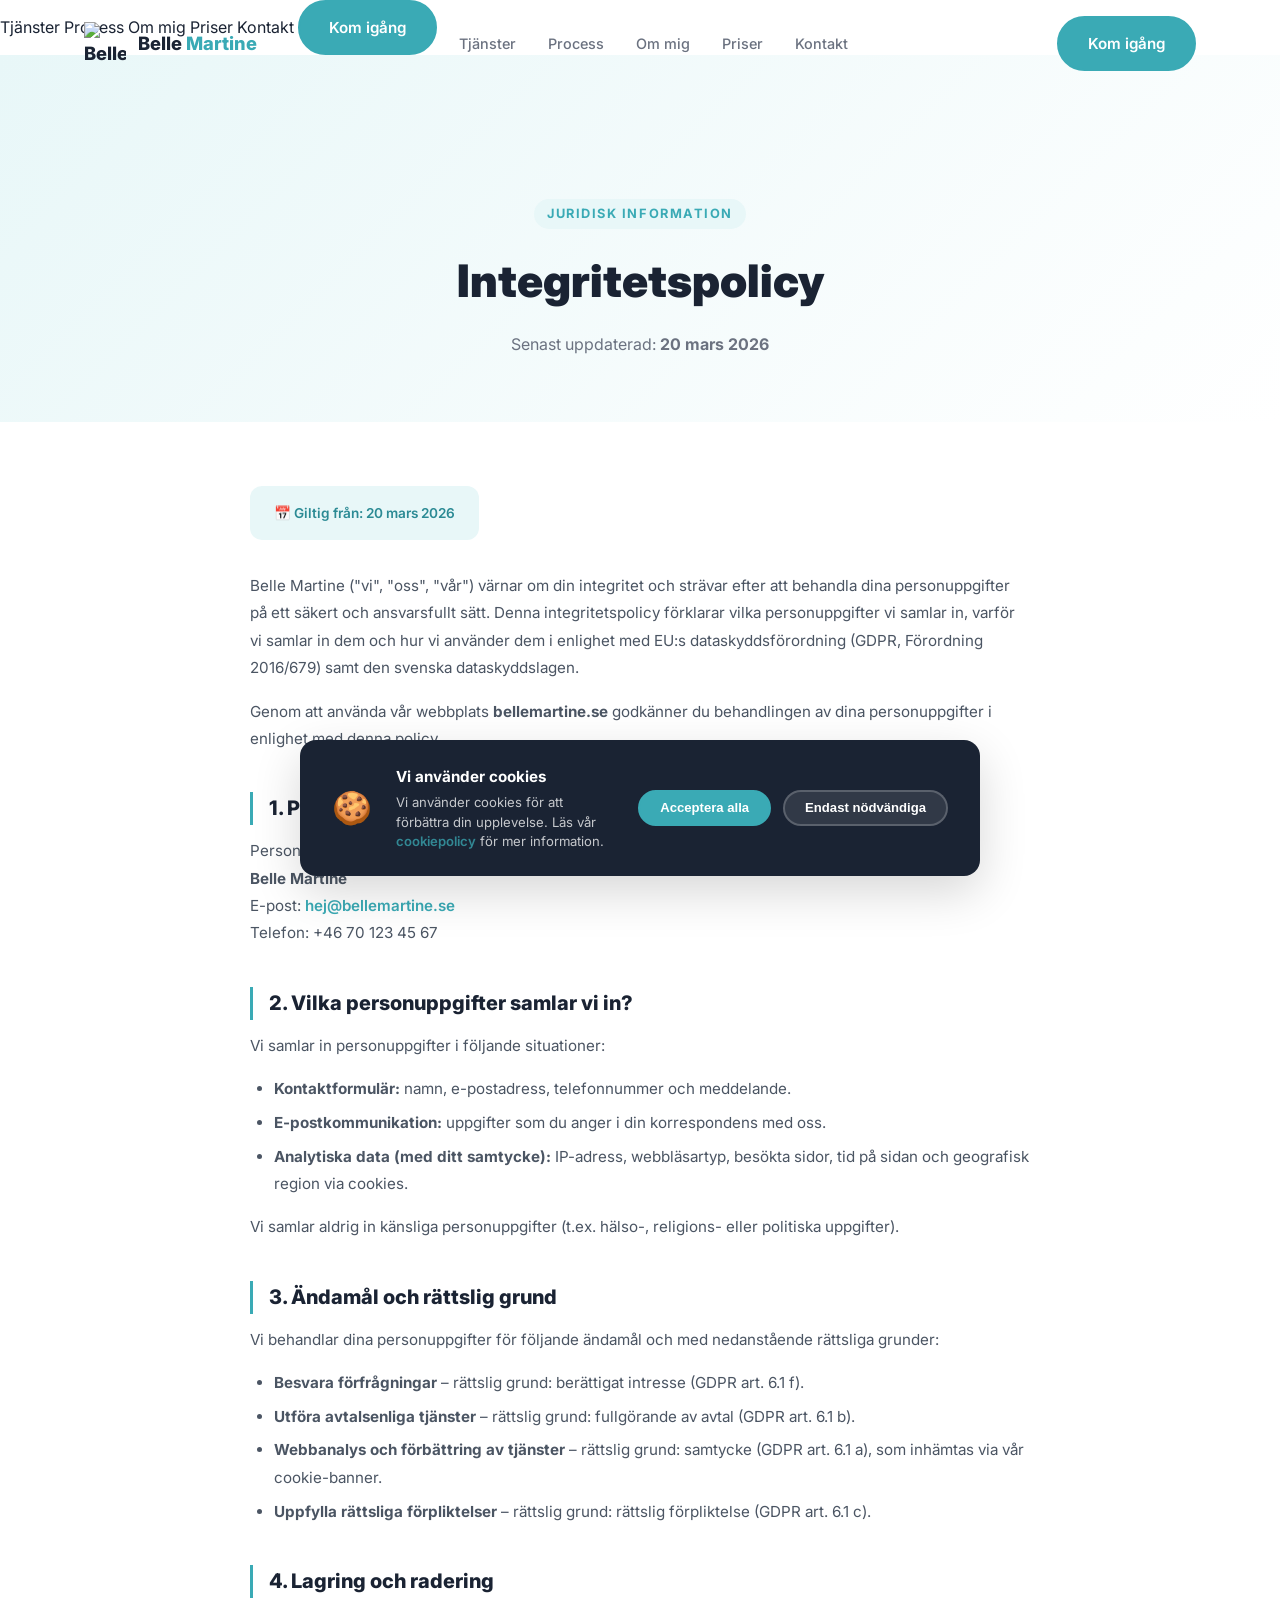
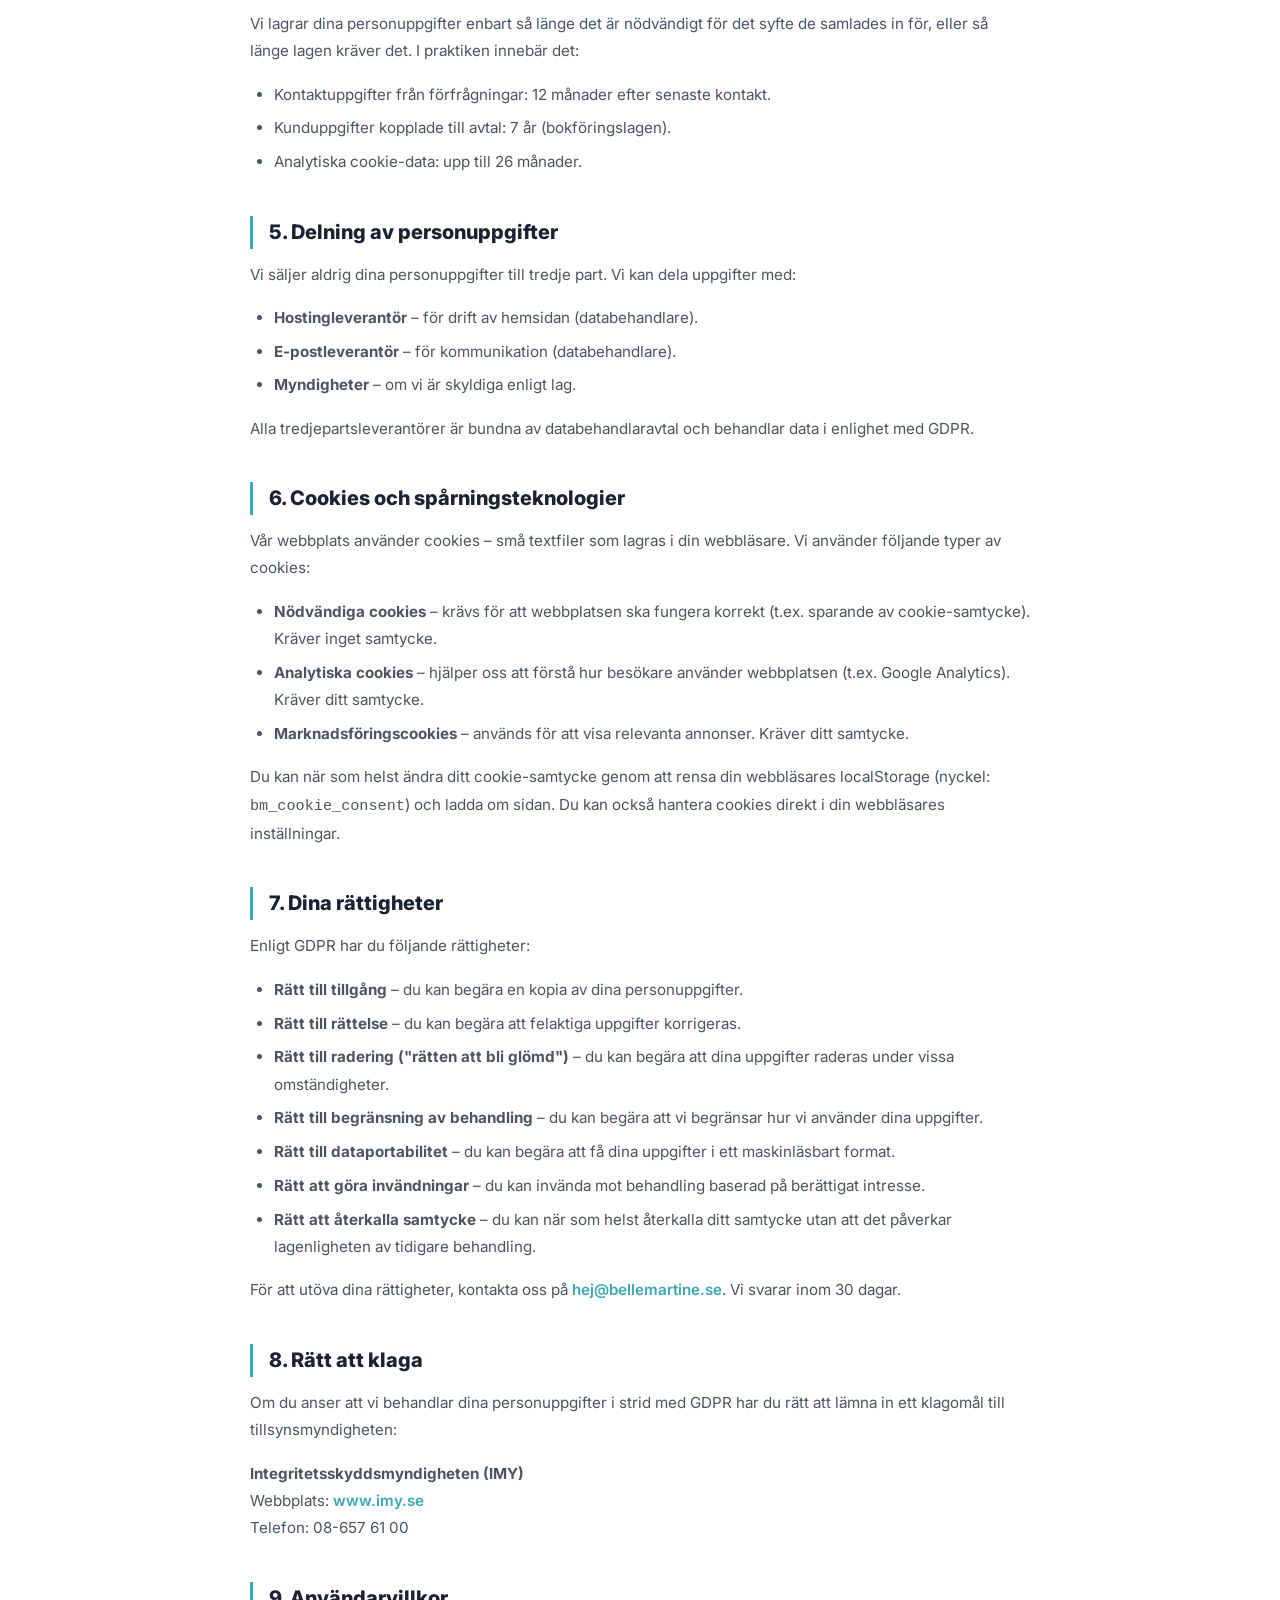
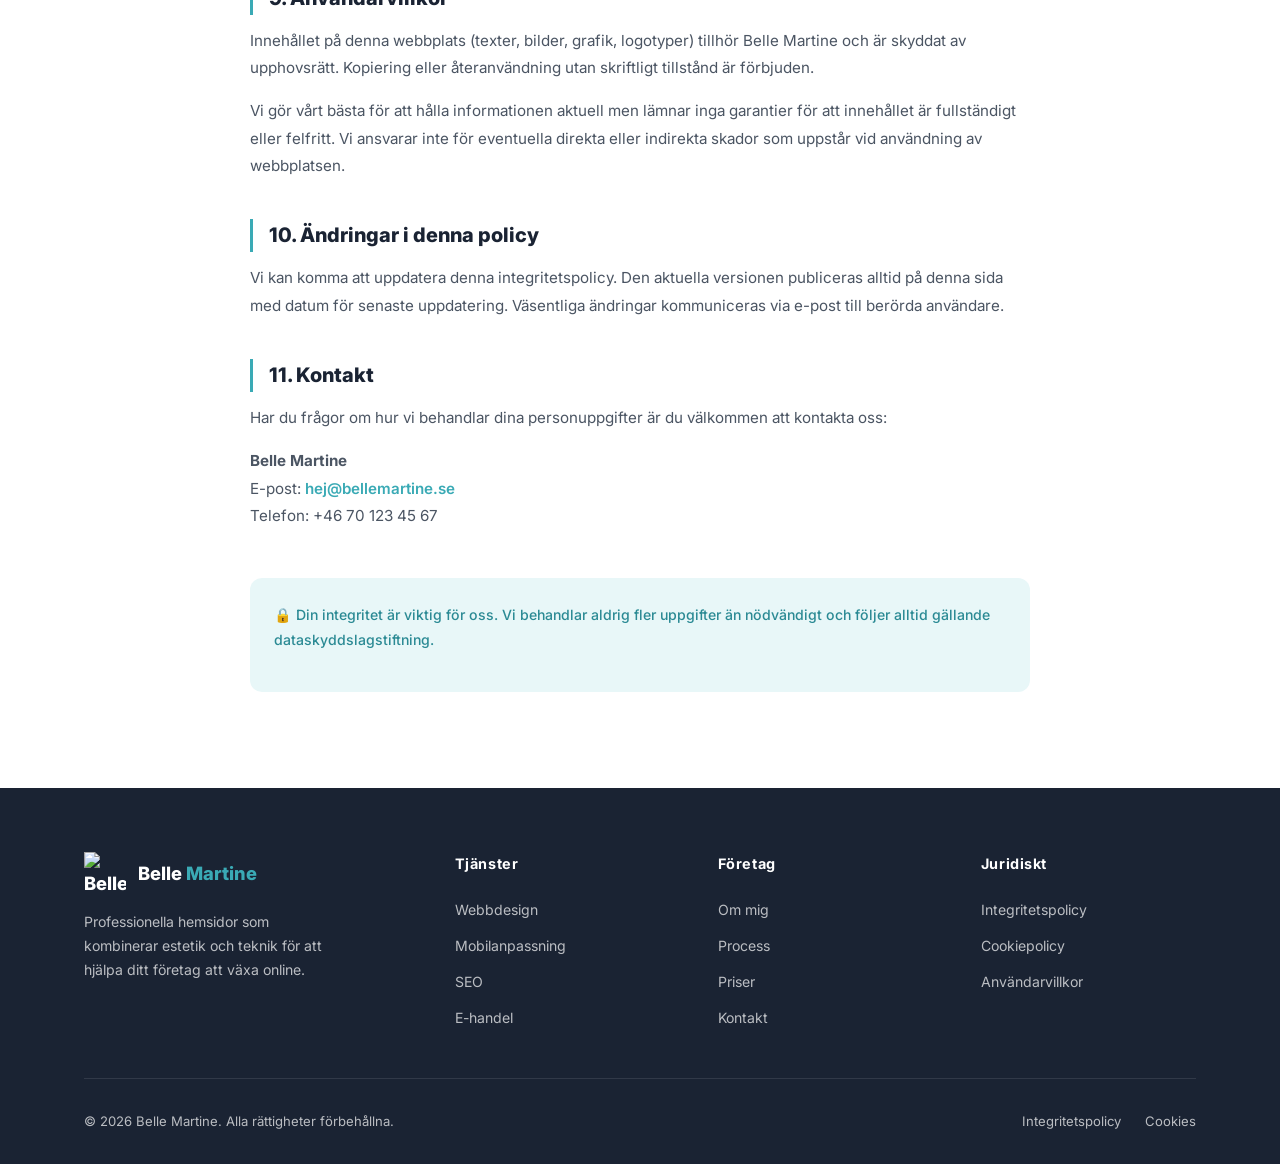
==== privacy-policy.html @ 6081cfde "Create professional web design services website for Belle Martine Co-authored-by: bellemartineebusin" ====
<!DOCTYPE html>
<html lang="sv">
<head>
  <meta charset="UTF-8" />
  <meta name="viewport" content="width=device-width, initial-scale=1.0" />
  <meta name="description" content="Integritetspolicy och cookiepolicy för Belle Martine – hur vi behandlar dina personuppgifter i enlighet med GDPR." />
  <title>Integritetspolicy – Belle Martine</title>
  <link rel="icon" type="image/png" href="https://github.com/user-attachments/assets/752dcb0f-474b-4d81-a1b2-203274afc5a7" />
  <link rel="preconnect" href="https://fonts.googleapis.com" />
  <link rel="preconnect" href="https://fonts.gstatic.com" crossorigin />
  <link href="https://fonts.googleapis.com/css2?family=Inter:wght@400;500;600;700;800;900&display=swap" rel="stylesheet" />
  <link rel="stylesheet" href="styles.css" />
</head>
<body>

<!-- ========== NAVBAR ========== -->
<nav class="navbar" aria-label="Huvudnavigation">
  <div class="container nav-inner">
    <a href="index.html" class="nav-logo" aria-label="Belle Martine startsida">
      <img src="https://github.com/user-attachments/assets/752dcb0f-474b-4d81-a1b2-203274afc5a7"
           alt="Belle Martine logotyp" width="42" height="42" />
      <span>Belle <em>Martine</em></span>
    </a>
    <ul class="nav-links" role="list">
      <li><a href="index.html#services">Tjänster</a></li>
      <li><a href="index.html#process">Process</a></li>
      <li><a href="index.html#why">Om mig</a></li>
      <li><a href="index.html#pricing">Priser</a></li>
      <li><a href="index.html#contact">Kontakt</a></li>
    </ul>
    <a href="index.html#contact" class="btn btn-primary nav-cta">Kom igång</a>
    <button class="hamburger" aria-label="Öppna meny" aria-expanded="false">
      <span></span><span></span><span></span>
    </button>
  </div>
</nav>

<!-- Mobile menu overlay -->
<nav class="mobile-menu" aria-label="Mobilnavigation">
  <a href="index.html#services">Tjänster</a>
  <a href="index.html#process">Process</a>
  <a href="index.html#why">Om mig</a>
  <a href="index.html#pricing">Priser</a>
  <a href="index.html#contact">Kontakt</a>
  <a href="index.html#contact" class="btn btn-primary">Kom igång</a>
</nav>

<!-- ========== HERO ========== -->
<section class="privacy-hero">
  <div class="container">
    <span class="section-label">Juridisk information</span>
    <h1>Integritetspolicy</h1>
    <p>Senast uppdaterad: <strong>20 mars 2026</strong></p>
  </div>
</section>

<!-- ========== CONTENT ========== -->
<main class="privacy-body">
  <div class="container">
    <div class="privacy-content">

      <span class="privacy-updated">📅 Giltig från: 20 mars 2026</span>

      <p>
        Belle Martine ("vi", "oss", "vår") värnar om din integritet och strävar efter att behandla
        dina personuppgifter på ett säkert och ansvarsfullt sätt. Denna integritetspolicy förklarar
        vilka personuppgifter vi samlar in, varför vi samlar in dem och hur vi använder dem i enlighet
        med EU:s dataskyddsförordning (GDPR, Förordning 2016/679) samt den svenska dataskyddslagen.
      </p>
      <p>
        Genom att använda vår webbplats <strong>bellemartine.se</strong> godkänner du behandlingen
        av dina personuppgifter i enlighet med denna policy.
      </p>

      <h2>1. Personuppgiftsansvarig</h2>
      <p>
        Personuppgiftsansvarig är:<br />
        <strong>Belle Martine</strong><br />
        E-post: <a href="mailto:hej@bellemartine.se">hej@bellemartine.se</a><br />
        Telefon: +46 70 123 45 67
      </p>

      <h2>2. Vilka personuppgifter samlar vi in?</h2>
      <p>Vi samlar in personuppgifter i följande situationer:</p>
      <ul>
        <li><strong>Kontaktformulär:</strong> namn, e-postadress, telefonnummer och meddelande.</li>
        <li><strong>E-postkommunikation:</strong> uppgifter som du anger i din korrespondens med oss.</li>
        <li><strong>Analytiska data (med ditt samtycke):</strong> IP-adress, webbläsartyp, besökta sidor, tid på sidan och geografisk region via cookies.</li>
      </ul>
      <p>Vi samlar aldrig in känsliga personuppgifter (t.ex. hälso-, religions- eller politiska uppgifter).</p>

      <h2>3. Ändamål och rättslig grund</h2>
      <p>Vi behandlar dina personuppgifter för följande ändamål och med nedanstående rättsliga grunder:</p>
      <ul>
        <li><strong>Besvara förfrågningar</strong> – rättslig grund: berättigat intresse (GDPR art. 6.1 f).</li>
        <li><strong>Utföra avtalsenliga tjänster</strong> – rättslig grund: fullgörande av avtal (GDPR art. 6.1 b).</li>
        <li><strong>Webbanalys och förbättring av tjänster</strong> – rättslig grund: samtycke (GDPR art. 6.1 a), som inhämtas via vår cookie-banner.</li>
        <li><strong>Uppfylla rättsliga förpliktelser</strong> – rättslig grund: rättslig förpliktelse (GDPR art. 6.1 c).</li>
      </ul>

      <h2>4. Lagring och radering</h2>
      <p>
        Vi lagrar dina personuppgifter enbart så länge det är nödvändigt för det syfte de samlades in för,
        eller så länge lagen kräver det. I praktiken innebär det:
      </p>
      <ul>
        <li>Kontaktuppgifter från förfrågningar: 12 månader efter senaste kontakt.</li>
        <li>Kunduppgifter kopplade till avtal: 7 år (bokföringslagen).</li>
        <li>Analytiska cookie-data: upp till 26 månader.</li>
      </ul>

      <h2>5. Delning av personuppgifter</h2>
      <p>
        Vi säljer aldrig dina personuppgifter till tredje part. Vi kan dela uppgifter med:
      </p>
      <ul>
        <li><strong>Hostingleverantör</strong> – för drift av hemsidan (databehandlare).</li>
        <li><strong>E-postleverantör</strong> – för kommunikation (databehandlare).</li>
        <li><strong>Myndigheter</strong> – om vi är skyldiga enligt lag.</li>
      </ul>
      <p>
        Alla tredjepartsleverantörer är bundna av databehandlaravtal och behandlar data
        i enlighet med GDPR.
      </p>

      <h2 id="cookies">6. Cookies och spårningsteknologier</h2>
      <p>
        Vår webbplats använder cookies – små textfiler som lagras i din webbläsare. Vi använder
        följande typer av cookies:
      </p>
      <ul>
        <li>
          <strong>Nödvändiga cookies</strong> – krävs för att webbplatsen ska fungera korrekt
          (t.ex. sparande av cookie-samtycke). Kräver inget samtycke.
        </li>
        <li>
          <strong>Analytiska cookies</strong> – hjälper oss att förstå hur besökare använder
          webbplatsen (t.ex. Google Analytics). Kräver ditt samtycke.
        </li>
        <li>
          <strong>Marknadsföringscookies</strong> – används för att visa relevanta annonser.
          Kräver ditt samtycke.
        </li>
      </ul>
      <p>
        Du kan när som helst ändra ditt cookie-samtycke genom att rensa din webbläsares
        localStorage (nyckel: <code>bm_cookie_consent</code>) och ladda om sidan.
        Du kan också hantera cookies direkt i din webbläsares inställningar.
      </p>

      <h2>7. Dina rättigheter</h2>
      <p>Enligt GDPR har du följande rättigheter:</p>
      <ul>
        <li><strong>Rätt till tillgång</strong> – du kan begära en kopia av dina personuppgifter.</li>
        <li><strong>Rätt till rättelse</strong> – du kan begära att felaktiga uppgifter korrigeras.</li>
        <li><strong>Rätt till radering ("rätten att bli glömd")</strong> – du kan begära att dina uppgifter raderas under vissa omständigheter.</li>
        <li><strong>Rätt till begränsning av behandling</strong> – du kan begära att vi begränsar hur vi använder dina uppgifter.</li>
        <li><strong>Rätt till dataportabilitet</strong> – du kan begära att få dina uppgifter i ett maskinläsbart format.</li>
        <li><strong>Rätt att göra invändningar</strong> – du kan invända mot behandling baserad på berättigat intresse.</li>
        <li><strong>Rätt att återkalla samtycke</strong> – du kan när som helst återkalla ditt samtycke utan att det påverkar lagenligheten av tidigare behandling.</li>
      </ul>
      <p>
        För att utöva dina rättigheter, kontakta oss på
        <a href="mailto:hej@bellemartine.se">hej@bellemartine.se</a>.
        Vi svarar inom 30 dagar.
      </p>

      <h2>8. Rätt att klaga</h2>
      <p>
        Om du anser att vi behandlar dina personuppgifter i strid med GDPR har du rätt att lämna
        in ett klagomål till tillsynsmyndigheten:
      </p>
      <p>
        <strong>Integritetsskyddsmyndigheten (IMY)</strong><br />
        Webbplats: <a href="https://www.imy.se" target="_blank" rel="noopener noreferrer">www.imy.se</a><br />
        Telefon: 08-657 61 00
      </p>

      <h2 id="terms">9. Användarvillkor</h2>
      <p>
        Innehållet på denna webbplats (texter, bilder, grafik, logotyper) tillhör Belle Martine och
        är skyddat av upphovsrätt. Kopiering eller återanvändning utan skriftligt tillstånd är förbjuden.
      </p>
      <p>
        Vi gör vårt bästa för att hålla informationen aktuell men lämnar inga garantier för att
        innehållet är fullständigt eller felfritt. Vi ansvarar inte för eventuella direkta eller
        indirekta skador som uppstår vid användning av webbplatsen.
      </p>

      <h2>10. Ändringar i denna policy</h2>
      <p>
        Vi kan komma att uppdatera denna integritetspolicy. Den aktuella versionen publiceras alltid
        på denna sida med datum för senaste uppdatering. Väsentliga ändringar kommuniceras via e-post
        till berörda användare.
      </p>

      <h2>11. Kontakt</h2>
      <p>
        Har du frågor om hur vi behandlar dina personuppgifter är du välkommen att kontakta oss:
      </p>
      <p>
        <strong>Belle Martine</strong><br />
        E-post: <a href="mailto:hej@bellemartine.se">hej@bellemartine.se</a><br />
        Telefon: +46 70 123 45 67
      </p>

      <div style="margin-top:3rem; padding:1.5rem; background:var(--teal-light); border-radius:var(--radius);">
        <p style="font-size:.88rem; color:var(--teal-dark); font-weight:500;">
          🔒 Din integritet är viktig för oss. Vi behandlar aldrig fler uppgifter än nödvändigt
          och följer alltid gällande dataskyddslagstiftning.
        </p>
      </div>

    </div>
  </div>
</main>

<!-- ========== FOOTER ========== -->
<footer class="footer">
  <div class="container">
    <div class="footer-top">
      <div class="footer-brand">
        <a href="index.html" class="nav-logo">
          <img src="https://github.com/user-attachments/assets/752dcb0f-474b-4d81-a1b2-203274afc5a7"
               alt="Belle Martine logotyp" width="38" height="38" />
          <span style="color:#fff">Belle <em style="color:var(--teal)">Martine</em></span>
        </a>
        <p>Professionella hemsidor som kombinerar estetik och teknik för att hjälpa ditt företag att växa online.</p>
      </div>
      <div class="footer-col">
        <h4>Tjänster</h4>
        <ul>
          <li><a href="index.html#services">Webbdesign</a></li>
          <li><a href="index.html#services">Mobilanpassning</a></li>
          <li><a href="index.html#services">SEO</a></li>
          <li><a href="index.html#services">E-handel</a></li>
        </ul>
      </div>
      <div class="footer-col">
        <h4>Företag</h4>
        <ul>
          <li><a href="index.html#why">Om mig</a></li>
          <li><a href="index.html#process">Process</a></li>
          <li><a href="index.html#pricing">Priser</a></li>
          <li><a href="index.html#contact">Kontakt</a></li>
        </ul>
      </div>
      <div class="footer-col">
        <h4>Juridiskt</h4>
        <ul>
          <li><a href="privacy-policy.html">Integritetspolicy</a></li>
          <li><a href="privacy-policy.html#cookies">Cookiepolicy</a></li>
          <li><a href="privacy-policy.html#terms">Användarvillkor</a></li>
        </ul>
      </div>
    </div>
    <div class="footer-bottom">
      <p>© <span id="year"></span> Belle Martine. Alla rättigheter förbehållna.</p>
      <div class="footer-links">
        <a href="privacy-policy.html">Integritetspolicy</a>
        <a href="privacy-policy.html#cookies">Cookies</a>
      </div>
    </div>
  </div>
</footer>

<!-- Cookie Banner -->
<div class="cookie-banner" role="dialog" aria-live="polite" aria-label="Cookie-samtycke">
  <span class="cookie-icon" aria-hidden="true">🍪</span>
  <div class="cookie-text">
    <h4>Vi använder cookies</h4>
    <p>
      Vi använder cookies för att förbättra din upplevelse.
      Läs vår <a href="#cookies">cookiepolicy</a> för mer information.
    </p>
  </div>
  <div class="cookie-btns">
    <button class="btn btn-cookie-accept">Acceptera alla</button>
    <button class="btn btn-cookie-decline">Endast nödvändiga</button>
  </div>
</div>

<button class="back-top" aria-label="Tillbaka till toppen">↑</button>

<script>
  document.getElementById('year').textContent = new Date().getFullYear();
</script>
<script src="script.js"></script>
</body>
</html>
---- styles.css ----
/* ============================================================
   BELLE MARTINE – Web Design Services
   Colour palette derived from logo (teal cloud + golden nodes)
   ============================================================ */

/* ---------- Reset & Base ---------- */
*, *::before, *::after { box-sizing: border-box; margin: 0; padding: 0; }

:root {
  --teal:        #3AAAB5;
  --teal-dark:   #2B8A94;
  --teal-light:  #E8F7F8;
  --gold:        #D4A827;
  --gold-light:  #FDF5DC;
  --dark:        #1A2333;
  --grey:        #6B7280;
  --light:       #F4F7F9;
  --white:       #FFFFFF;
  --radius:      12px;
  --shadow-sm:   0 2px 8px rgba(0,0,0,.08);
  --shadow-md:   0 6px 24px rgba(0,0,0,.12);
  --shadow-lg:   0 16px 48px rgba(0,0,0,.16);
  --transition:  .3s cubic-bezier(.4,0,.2,1);
}

html { scroll-behavior: smooth; font-size: 16px; }

body {
  font-family: 'Inter', 'Segoe UI', system-ui, -apple-system, sans-serif;
  color: var(--dark);
  background: var(--white);
  line-height: 1.65;
  overflow-x: hidden;
}

img { max-width: 100%; height: auto; display: block; }
a  { color: inherit; text-decoration: none; }
ul { list-style: none; }

.container {
  width: min(100%, 1160px);
  margin-inline: auto;
  padding-inline: 1.5rem;
}

/* ---------- Utility ---------- */
.btn {
  display: inline-flex;
  align-items: center;
  gap: .5rem;
  padding: .8rem 1.8rem;
  border-radius: 50px;
  font-weight: 600;
  font-size: .95rem;
  cursor: pointer;
  border: 2px solid transparent;
  transition: var(--transition);
  white-space: nowrap;
}
.btn-primary {
  background: var(--teal);
  color: var(--white);
  border-color: var(--teal);
}
.btn-primary:hover {
  background: var(--teal-dark);
  border-color: var(--teal-dark);
  transform: translateY(-2px);
  box-shadow: 0 8px 20px rgba(58,170,181,.35);
}
.btn-outline {
  background: transparent;
  color: var(--teal);
  border-color: var(--teal);
}
.btn-outline:hover {
  background: var(--teal);
  color: var(--white);
  transform: translateY(-2px);
}
.btn-gold {
  background: var(--gold);
  color: var(--white);
  border-color: var(--gold);
}
.btn-gold:hover {
  background: #b8901f;
  border-color: #b8901f;
  transform: translateY(-2px);
  box-shadow: 0 8px 20px rgba(212,168,39,.35);
}

.section-label {
  display: inline-block;
  font-size: .8rem;
  font-weight: 700;
  letter-spacing: .12em;
  text-transform: uppercase;
  color: var(--teal);
  background: var(--teal-light);
  padding: .3rem .8rem;
  border-radius: 50px;
  margin-bottom: 1rem;
}
.section-title {
  font-size: clamp(1.8rem, 4vw, 2.6rem);
  font-weight: 800;
  line-height: 1.2;
  color: var(--dark);
  margin-bottom: 1rem;
}
.section-sub {
  font-size: 1.05rem;
  color: var(--grey);
  max-width: 580px;
}

/* ---------- Navigation ---------- */
.navbar {
  position: fixed;
  top: 0; left: 0; right: 0;
  z-index: 900;
  padding: 1rem 0;
  transition: var(--transition);
}
.navbar.scrolled {
  background: rgba(255,255,255,.95);
  backdrop-filter: blur(12px);
  box-shadow: var(--shadow-sm);
  padding: .7rem 0;
}
.nav-inner {
  display: flex;
  align-items: center;
  justify-content: space-between;
  gap: 2rem;
}
.nav-logo {
  display: flex;
  align-items: center;
  gap: .75rem;
  font-weight: 800;
  font-size: 1.15rem;
  color: var(--dark);
}
.nav-logo img { width: 42px; height: 42px; object-fit: contain; }
.nav-logo span em { font-style: normal; color: var(--teal); }

.nav-links {
  display: flex;
  align-items: center;
  gap: 2rem;
}
.nav-links a {
  font-size: .9rem;
  font-weight: 500;
  color: var(--grey);
  transition: color var(--transition);
  position: relative;
}
.nav-links a::after {
  content: '';
  position: absolute;
  bottom: -3px; left: 0;
  width: 0; height: 2px;
  background: var(--teal);
  border-radius: 2px;
  transition: width var(--transition);
}
.nav-links a:hover, .nav-links a.active { color: var(--teal); }
.nav-links a:hover::after, .nav-links a.active::after { width: 100%; }

.nav-cta { margin-left: .5rem; }

.hamburger {
  display: none;
  flex-direction: column;
  gap: 5px;
  cursor: pointer;
  padding: .4rem;
  background: none;
  border: none;
}
.hamburger span {
  display: block;
  width: 24px; height: 2px;
  background: var(--dark);
  border-radius: 2px;
  transition: var(--transition);
}
.hamburger.open span:nth-child(1) { transform: translateY(7px) rotate(45deg); }
.hamburger.open span:nth-child(2) { opacity: 0; }
.hamburger.open span:nth-child(3) { transform: translateY(-7px) rotate(-45deg); }

/* ---------- Hero ---------- */
.hero {
  min-height: 100dvh;
  display: grid;
  grid-template-columns: 1fr 1fr;
  align-items: center;
  gap: 3rem;
  padding-top: 7rem;
  padding-bottom: 4rem;
  background: linear-gradient(135deg, var(--teal-light) 0%, var(--white) 60%);
  position: relative;
  overflow: hidden;
}
.hero::before {
  content: '';
  position: absolute;
  top: -200px; right: -200px;
  width: 600px; height: 600px;
  background: radial-gradient(circle, rgba(58,170,181,.15) 0%, transparent 70%);
  border-radius: 50%;
  pointer-events: none;
}
.hero::after {
  content: '';
  position: absolute;
  bottom: -100px; left: -100px;
  width: 400px; height: 400px;
  background: radial-gradient(circle, rgba(212,168,39,.1) 0%, transparent 70%);
  border-radius: 50%;
  pointer-events: none;
}

.hero-content { position: relative; z-index: 1; }
.hero-eyebrow {
  display: inline-flex;
  align-items: center;
  gap: .5rem;
  font-size: .85rem;
  font-weight: 600;
  color: var(--teal-dark);
  background: var(--teal-light);
  border: 1px solid rgba(58,170,181,.3);
  padding: .4rem 1rem;
  border-radius: 50px;
  margin-bottom: 1.5rem;
}
.hero-eyebrow .dot {
  width: 8px; height: 8px;
  background: var(--teal);
  border-radius: 50%;
  animation: pulse 2s ease-in-out infinite;
}
@keyframes pulse {
  0%, 100% { opacity: 1; transform: scale(1); }
  50%       { opacity: .5; transform: scale(.8); }
}

.hero h1 {
  font-size: clamp(2.2rem, 5.5vw, 3.8rem);
  font-weight: 900;
  line-height: 1.1;
  color: var(--dark);
  margin-bottom: 1.25rem;
}
.hero h1 .highlight {
  color: var(--teal);
  position: relative;
}
.hero h1 .highlight::after {
  content: '';
  position: absolute;
  bottom: 2px; left: 0; right: 0;
  height: 6px;
  background: rgba(58,170,181,.2);
  border-radius: 3px;
  z-index: -1;
}
.hero-desc {
  font-size: 1.1rem;
  color: var(--grey);
  max-width: 500px;
  margin-bottom: 2rem;
}
.hero-btns {
  display: flex;
  flex-wrap: wrap;
  gap: 1rem;
  margin-bottom: 3rem;
}
.hero-stats {
  display: flex;
  gap: 2.5rem;
  flex-wrap: wrap;
}
.stat-item { display: flex; flex-direction: column; }
.stat-num {
  font-size: 1.8rem;
  font-weight: 900;
  color: var(--dark);
  line-height: 1;
}
.stat-num span { color: var(--teal); }
.stat-label { font-size: .8rem; color: var(--grey); font-weight: 500; margin-top: .2rem; }

.hero-visual {
  display: flex;
  justify-content: center;
  align-items: center;
  position: relative;
  z-index: 1;
}
.hero-card {
  background: var(--white);
  border-radius: 24px;
  padding: 2.5rem;
  box-shadow: var(--shadow-lg);
  max-width: 420px;
  width: 100%;
  position: relative;
}
.hero-card::before {
  content: '';
  position: absolute;
  top: -3px; left: -3px; right: -3px; bottom: -3px;
  background: linear-gradient(135deg, var(--teal), var(--gold));
  border-radius: 27px;
  z-index: -1;
  opacity: .5;
}
.hero-card-logo {
  width: 90px; height: 90px;
  margin: 0 auto 1.5rem;
}
.hero-card-logo img { width: 100%; height: 100%; object-fit: contain; }
.hero-card h3 {
  text-align: center;
  font-size: 1.3rem;
  font-weight: 800;
  margin-bottom: .5rem;
}
.hero-card p {
  text-align: center;
  color: var(--grey);
  font-size: .92rem;
  margin-bottom: 1.5rem;
}
.hero-card-tags {
  display: flex;
  flex-wrap: wrap;
  gap: .5rem;
  justify-content: center;
}
.tag {
  font-size: .78rem;
  font-weight: 600;
  padding: .3rem .75rem;
  border-radius: 50px;
  background: var(--teal-light);
  color: var(--teal-dark);
}
.tag.gold { background: var(--gold-light); color: #9A7010; }

/* ---------- Marquee ---------- */
.marquee-section {
  background: var(--dark);
  padding: 1.2rem 0;
  overflow: hidden;
}
.marquee-track {
  display: flex;
  gap: 3rem;
  animation: marquee 20s linear infinite;
  width: max-content;
}
.marquee-track span {
  color: rgba(255,255,255,.6);
  font-size: .85rem;
  font-weight: 500;
  white-space: nowrap;
  display: flex;
  align-items: center;
  gap: 1rem;
}
.marquee-track span::before {
  content: '◆';
  color: var(--teal);
  font-size: .6rem;
}
@keyframes marquee {
  0%   { transform: translateX(0); }
  100% { transform: translateX(-50%); }
}

/* ---------- Services ---------- */
.services { padding: 6rem 0; background: var(--white); }
.services-header { text-align: center; margin-bottom: 3.5rem; }
.services-header .section-sub { margin-inline: auto; }

.services-grid {
  display: grid;
  grid-template-columns: repeat(auto-fit, minmax(280px, 1fr));
  gap: 1.5rem;
}
.service-card {
  background: var(--white);
  border: 1px solid #E5E9EE;
  border-radius: var(--radius);
  padding: 2rem;
  transition: var(--transition);
  position: relative;
  overflow: hidden;
}
.service-card::before {
  content: '';
  position: absolute;
  top: 0; left: 0; right: 0;
  height: 4px;
  background: linear-gradient(90deg, var(--teal), var(--gold));
  transform: scaleX(0);
  transform-origin: left;
  transition: transform var(--transition);
}
.service-card:hover {
  border-color: transparent;
  box-shadow: var(--shadow-md);
  transform: translateY(-4px);
}
.service-card:hover::before { transform: scaleX(1); }

.service-icon {
  width: 56px; height: 56px;
  border-radius: 14px;
  display: flex;
  align-items: center;
  justify-content: center;
  font-size: 1.5rem;
  margin-bottom: 1.25rem;
  background: var(--teal-light);
}
.service-icon.gold-bg { background: var(--gold-light); }

.service-card h3 {
  font-size: 1.1rem;
  font-weight: 700;
  margin-bottom: .6rem;
}
.service-card p { font-size: .9rem; color: var(--grey); line-height: 1.6; }

/* ---------- Process ---------- */
.process {
  padding: 6rem 0;
  background: var(--light);
}
.process-header { text-align: center; margin-bottom: 3.5rem; }
.process-header .section-sub { margin-inline: auto; }

.process-steps {
  display: grid;
  grid-template-columns: repeat(auto-fit, minmax(220px, 1fr));
  gap: 1.5rem;
  position: relative;
}
.process-steps::before {
  content: '';
  position: absolute;
  top: 36px; left: 10%; right: 10%;
  height: 2px;
  background: linear-gradient(90deg, var(--teal), var(--gold));
  z-index: 0;
}
.step-card {
  background: var(--white);
  border-radius: var(--radius);
  padding: 2rem 1.5rem;
  text-align: center;
  box-shadow: var(--shadow-sm);
  position: relative;
  z-index: 1;
  transition: var(--transition);
}
.step-card:hover {
  transform: translateY(-4px);
  box-shadow: var(--shadow-md);
}
.step-number {
  width: 52px; height: 52px;
  border-radius: 50%;
  display: flex;
  align-items: center;
  justify-content: center;
  font-size: 1.1rem;
  font-weight: 900;
  margin: 0 auto 1.25rem;
  background: var(--teal);
  color: var(--white);
  position: relative;
}
.step-number::after {
  content: '';
  position: absolute;
  inset: -4px;
  border-radius: 50%;
  border: 2px solid rgba(58,170,181,.3);
}
.step-card h3 { font-size: 1rem; font-weight: 700; margin-bottom: .5rem; }
.step-card p  { font-size: .88rem; color: var(--grey); }

/* ---------- Why choose ---------- */
.why {
  padding: 6rem 0;
  background: var(--white);
}
.why-inner {
  display: grid;
  grid-template-columns: 1fr 1fr;
  gap: 4rem;
  align-items: center;
}
.why-visual {
  background: linear-gradient(135deg, var(--teal) 0%, var(--teal-dark) 100%);
  border-radius: 24px;
  padding: 3rem;
  display: flex;
  flex-direction: column;
  gap: 1.5rem;
  color: var(--white);
}
.why-item {
  display: flex;
  gap: 1rem;
  align-items: flex-start;
  background: rgba(255,255,255,.1);
  border-radius: var(--radius);
  padding: 1.25rem;
  backdrop-filter: blur(4px);
  transition: var(--transition);
}
.why-item:hover { background: rgba(255,255,255,.2); }
.why-icon {
  font-size: 1.4rem;
  flex-shrink: 0;
  line-height: 1;
  margin-top: .1rem;
}
.why-item h4 { font-size: .95rem; font-weight: 700; margin-bottom: .25rem; }
.why-item p  { font-size: .85rem; opacity: .85; }

.why-content .section-sub { margin-bottom: 2rem; }
.why-list {
  display: flex;
  flex-direction: column;
  gap: 1rem;
  margin-bottom: 2.5rem;
}
.why-row {
  display: flex;
  align-items: center;
  gap: .75rem;
  font-size: .95rem;
}
.check {
  width: 22px; height: 22px;
  border-radius: 50%;
  background: var(--teal);
  color: var(--white);
  display: flex;
  align-items: center;
  justify-content: center;
  font-size: .65rem;
  font-weight: 900;
  flex-shrink: 0;
}

/* ---------- Pricing ---------- */
.pricing {
  padding: 6rem 0;
  background: var(--light);
}
.pricing-header { text-align: center; margin-bottom: 3.5rem; }
.pricing-header .section-sub { margin-inline: auto; }

.pricing-grid {
  display: grid;
  grid-template-columns: repeat(auto-fit, minmax(280px, 1fr));
  gap: 1.5rem;
  align-items: start;
}
.price-card {
  background: var(--white);
  border-radius: var(--radius);
  padding: 2.5rem 2rem;
  border: 2px solid #E5E9EE;
  transition: var(--transition);
  position: relative;
  overflow: hidden;
}
.price-card.popular {
  border-color: var(--teal);
  box-shadow: 0 0 0 4px rgba(58,170,181,.1), var(--shadow-md);
  transform: scale(1.02);
}
.popular-badge {
  position: absolute;
  top: 0; right: 2rem;
  background: var(--teal);
  color: var(--white);
  font-size: .7rem;
  font-weight: 700;
  padding: .3rem .8rem;
  border-radius: 0 0 8px 8px;
  letter-spacing: .06em;
  text-transform: uppercase;
}
.price-name {
  font-size: .8rem;
  font-weight: 700;
  text-transform: uppercase;
  letter-spacing: .1em;
  color: var(--teal);
  margin-bottom: .75rem;
}
.price-amount {
  display: flex;
  align-items: baseline;
  gap: .25rem;
  margin-bottom: .5rem;
}
.price-amount .currency { font-size: 1.2rem; font-weight: 700; color: var(--dark); }
.price-amount .amount   { font-size: 3rem; font-weight: 900; color: var(--dark); line-height: 1; }
.price-amount .period   { font-size: .85rem; color: var(--grey); }
.price-desc { font-size: .88rem; color: var(--grey); margin-bottom: 1.5rem; padding-bottom: 1.5rem; border-bottom: 1px solid #E5E9EE; }
.price-features { display: flex; flex-direction: column; gap: .7rem; margin-bottom: 2rem; }
.price-feature {
  display: flex;
  align-items: center;
  gap: .6rem;
  font-size: .9rem;
}
.price-feature .check { width: 18px; height: 18px; font-size: .55rem; }
.price-feature.off .check { background: #E5E9EE; }
.price-feature.off { color: var(--grey); }

/* ---------- Contact ---------- */
.contact {
  padding: 6rem 0;
  background: var(--white);
}
.contact-inner {
  display: grid;
  grid-template-columns: 1fr 1.4fr;
  gap: 4rem;
  align-items: start;
}
.contact-info .section-sub { margin-bottom: 2.5rem; }
.contact-items {
  display: flex;
  flex-direction: column;
  gap: 1.25rem;
}
.contact-item {
  display: flex;
  align-items: center;
  gap: 1rem;
}
.contact-item-icon {
  width: 44px; height: 44px;
  border-radius: 12px;
  background: var(--teal-light);
  display: flex;
  align-items: center;
  justify-content: center;
  font-size: 1.1rem;
  flex-shrink: 0;
}
.contact-item-text .label { font-size: .75rem; color: var(--grey); font-weight: 600; text-transform: uppercase; letter-spacing: .08em; }
.contact-item-text .value { font-size: .95rem; font-weight: 600; color: var(--dark); }

.contact-form {
  background: var(--light);
  border-radius: 20px;
  padding: 2.5rem;
}
.form-row {
  display: grid;
  grid-template-columns: 1fr 1fr;
  gap: 1rem;
}
.form-group {
  display: flex;
  flex-direction: column;
  gap: .4rem;
  margin-bottom: 1.2rem;
}
.form-group label {
  font-size: .82rem;
  font-weight: 600;
  color: var(--dark);
}
.form-group input,
.form-group select,
.form-group textarea {
  border: 1.5px solid #DDE2E8;
  border-radius: 10px;
  padding: .75rem 1rem;
  font-size: .92rem;
  font-family: inherit;
  color: var(--dark);
  background: var(--white);
  transition: border-color var(--transition), box-shadow var(--transition);
  outline: none;
  width: 100%;
}
.form-group input:focus,
.form-group select:focus,
.form-group textarea:focus {
  border-color: var(--teal);
  box-shadow: 0 0 0 3px rgba(58,170,181,.12);
}
.form-group textarea { resize: vertical; min-height: 120px; }
.form-consent {
  display: flex;
  align-items: flex-start;
  gap: .75rem;
  margin-bottom: 1.5rem;
  font-size: .82rem;
  color: var(--grey);
  line-height: 1.5;
}
.form-consent input[type="checkbox"] {
  width: 16px; height: 16px;
  accent-color: var(--teal);
  flex-shrink: 0;
  margin-top: .15rem;
}
.form-consent a { color: var(--teal); font-weight: 600; }
.form-consent a:hover { text-decoration: underline; }

/* ---------- Footer ---------- */
.footer {
  background: var(--dark);
  color: rgba(255,255,255,.7);
  padding: 4rem 0 2rem;
}
.footer-top {
  display: grid;
  grid-template-columns: 1.5fr 1fr 1fr 1fr;
  gap: 3rem;
  padding-bottom: 3rem;
  border-bottom: 1px solid rgba(255,255,255,.1);
}
.footer-brand .nav-logo { color: var(--white); margin-bottom: 1rem; }
.footer-brand p { font-size: .88rem; line-height: 1.7; max-width: 260px; }
.footer-social {
  display: flex;
  gap: .75rem;
  margin-top: 1.25rem;
}
.social-btn {
  width: 36px; height: 36px;
  border-radius: 8px;
  background: rgba(255,255,255,.1);
  display: flex;
  align-items: center;
  justify-content: center;
  font-size: .85rem;
  transition: var(--transition);
  color: rgba(255,255,255,.7);
}
.social-btn:hover {
  background: var(--teal);
  color: var(--white);
  transform: translateY(-2px);
}
.footer-col h4 {
  font-size: .9rem;
  font-weight: 700;
  color: var(--white);
  margin-bottom: 1.25rem;
  letter-spacing: .04em;
}
.footer-col ul { display: flex; flex-direction: column; gap: .6rem; }
.footer-col ul a {
  font-size: .88rem;
  transition: color var(--transition);
}
.footer-col ul a:hover { color: var(--teal); }

.footer-bottom {
  padding-top: 2rem;
  display: flex;
  justify-content: space-between;
  align-items: center;
  flex-wrap: wrap;
  gap: 1rem;
  font-size: .82rem;
}
.footer-bottom a { transition: color var(--transition); }
.footer-bottom a:hover { color: var(--teal); }
.footer-links { display: flex; gap: 1.5rem; }

/* ---------- Cookie Banner ---------- */
.cookie-banner {
  position: fixed;
  bottom: 1.5rem;
  left: 50%;
  transform: translateX(-50%) translateY(120px);
  width: min(100% - 3rem, 680px);
  background: var(--dark);
  color: var(--white);
  border-radius: 16px;
  padding: 1.5rem 2rem;
  box-shadow: var(--shadow-lg);
  z-index: 9999;
  transition: transform .5s cubic-bezier(.34,1.56,.64,1);
  display: flex;
  align-items: center;
  gap: 1.5rem;
  flex-wrap: wrap;
}
.cookie-banner.visible { transform: translateX(-50%) translateY(0); }
.cookie-icon { font-size: 2rem; flex-shrink: 0; }
.cookie-text { flex: 1; min-width: 200px; }
.cookie-text h4 { font-size: .95rem; font-weight: 700; margin-bottom: .25rem; }
.cookie-text p  { font-size: .82rem; opacity: .75; line-height: 1.5; }
.cookie-text a  { color: var(--teal); font-weight: 600; }
.cookie-text a:hover { text-decoration: underline; }
.cookie-btns {
  display: flex;
  gap: .75rem;
  flex-shrink: 0;
}
.cookie-btns .btn {
  padding: .55rem 1.25rem;
  font-size: .82rem;
}
.btn-cookie-accept { background: var(--teal); color: var(--white); border-color: var(--teal); }
.btn-cookie-accept:hover { background: var(--teal-dark); }
.btn-cookie-decline { background: rgba(255,255,255,.1); color: var(--white); border-color: rgba(255,255,255,.2); }
.btn-cookie-decline:hover { background: rgba(255,255,255,.2); }

/* ---------- Back to top ---------- */
.back-top {
  position: fixed;
  bottom: 2rem;
  right: 2rem;
  width: 44px; height: 44px;
  border-radius: 12px;
  background: var(--teal);
  color: var(--white);
  border: none;
  cursor: pointer;
  display: flex;
  align-items: center;
  justify-content: center;
  font-size: 1rem;
  box-shadow: var(--shadow-md);
  transition: var(--transition);
  opacity: 0;
  pointer-events: none;
  z-index: 800;
}
.back-top.visible { opacity: 1; pointer-events: auto; }
.back-top:hover { background: var(--teal-dark); transform: translateY(-2px); }

/* ---------- Toast ---------- */
.toast {
  position: fixed;
  top: 1.5rem;
  right: 1.5rem;
  background: var(--dark);
  color: var(--white);
  padding: 1rem 1.5rem;
  border-radius: 12px;
  font-size: .9rem;
  font-weight: 500;
  box-shadow: var(--shadow-lg);
  z-index: 10000;
  display: flex;
  align-items: center;
  gap: .75rem;
  transform: translateX(120%);
  transition: transform .4s cubic-bezier(.34,1.56,.64,1);
}
.toast.visible { transform: translateX(0); }
.toast-icon { font-size: 1.1rem; }

/* ---------- Privacy page ---------- */
.privacy-hero {
  padding: 9rem 0 4rem;
  background: linear-gradient(135deg, var(--teal-light), var(--white));
  text-align: center;
}
.privacy-hero h1 { font-size: clamp(1.8rem, 4vw, 2.8rem); font-weight: 900; }
.privacy-hero p  { color: var(--grey); margin-top: .75rem; font-size: 1rem; }

.privacy-body { padding: 4rem 0 6rem; }
.privacy-content {
  max-width: 780px;
  margin-inline: auto;
}
.privacy-content h2 {
  font-size: 1.25rem;
  font-weight: 800;
  color: var(--dark);
  margin: 2.5rem 0 .75rem;
  padding-left: 1rem;
  border-left: 3px solid var(--teal);
}
.privacy-content p { font-size: .95rem; color: #4B5563; line-height: 1.8; margin-bottom: 1rem; }
.privacy-content ul {
  list-style: disc;
  padding-left: 1.5rem;
  margin-bottom: 1rem;
}
.privacy-content ul li { font-size: .95rem; color: #4B5563; line-height: 1.8; margin-bottom: .4rem; }
.privacy-content a { color: var(--teal); font-weight: 600; }
.privacy-content a:hover { text-decoration: underline; }
.privacy-updated {
  background: var(--teal-light);
  border-radius: var(--radius);
  padding: 1rem 1.5rem;
  font-size: .85rem;
  color: var(--teal-dark);
  font-weight: 600;
  margin-bottom: 2rem;
  display: inline-block;
}

/* ---------- Responsive ---------- */
@media (max-width: 1024px) {
  .hero { grid-template-columns: 1fr; padding-top: 8rem; text-align: center; }
  .hero-desc { margin-inline: auto; }
  .hero-btns { justify-content: center; }
  .hero-stats { justify-content: center; }
  .hero-visual { order: -1; }
  .hero-card { max-width: 340px; }
  .why-inner { grid-template-columns: 1fr; }
  .contact-inner { grid-template-columns: 1fr; }
  .footer-top { grid-template-columns: 1fr 1fr; gap: 2rem; }
}

@media (max-width: 768px) {
  .nav-links, .nav-cta { display: none; }
  .hamburger { display: flex; }
  .mobile-menu {
    position: fixed;
    inset: 0;
    background: var(--white);
    z-index: 800;
    display: flex;
    flex-direction: column;
    align-items: center;
    justify-content: center;
    gap: 2rem;
    transform: translateX(100%);
    transition: transform var(--transition);
  }
  .mobile-menu.open { transform: translateX(0); }
  .mobile-menu a {
    font-size: 1.3rem;
    font-weight: 700;
    color: var(--dark);
    transition: color var(--transition);
  }
  .mobile-menu a:hover { color: var(--teal); }
  .process-steps::before { display: none; }
  .form-row { grid-template-columns: 1fr; }
  .footer-top { grid-template-columns: 1fr; }
  .footer-bottom { flex-direction: column; text-align: center; }
  .price-card.popular { transform: none; }
}

@media (max-width: 480px) {
  .hero h1 { font-size: 2rem; }
  .hero-stats { gap: 1.5rem; }
  .cookie-banner { flex-direction: column; align-items: flex-start; padding: 1.25rem; }
  .cookie-btns { width: 100%; }
  .cookie-btns .btn { flex: 1; justify-content: center; }
}
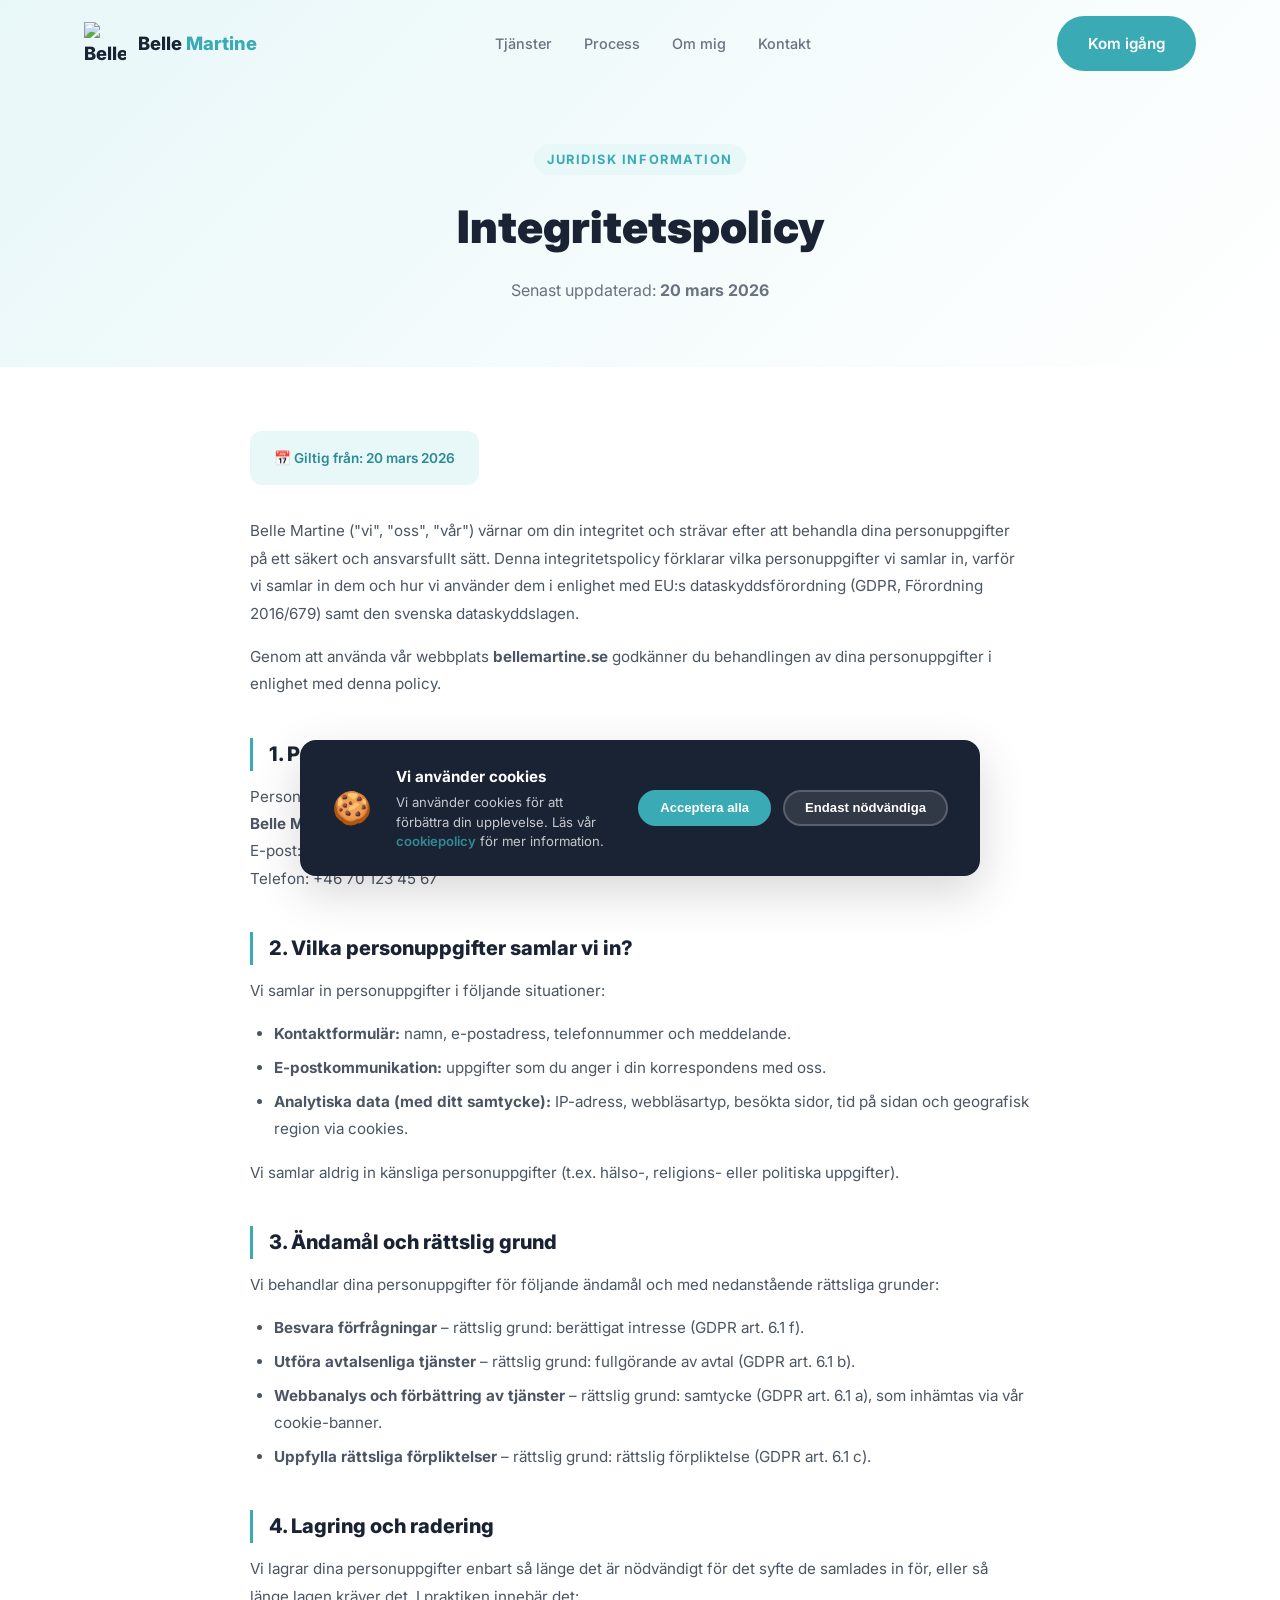
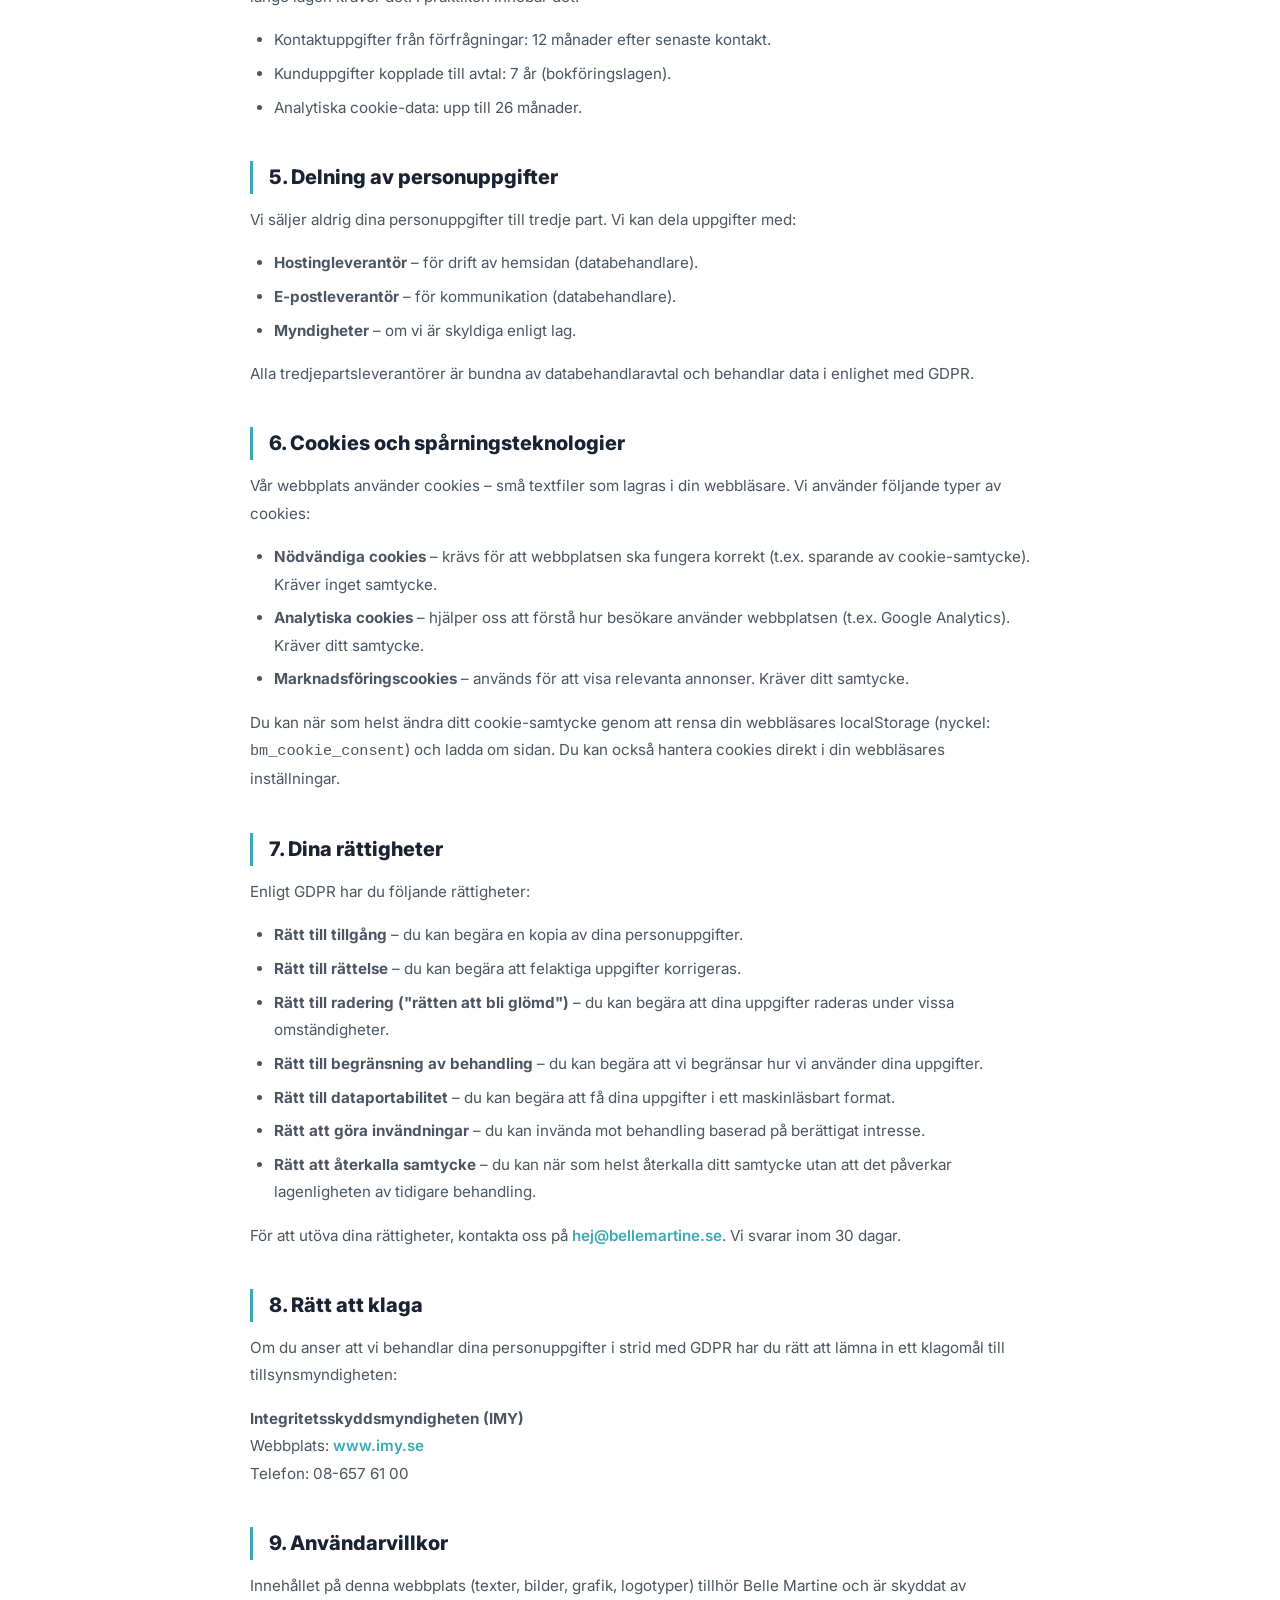
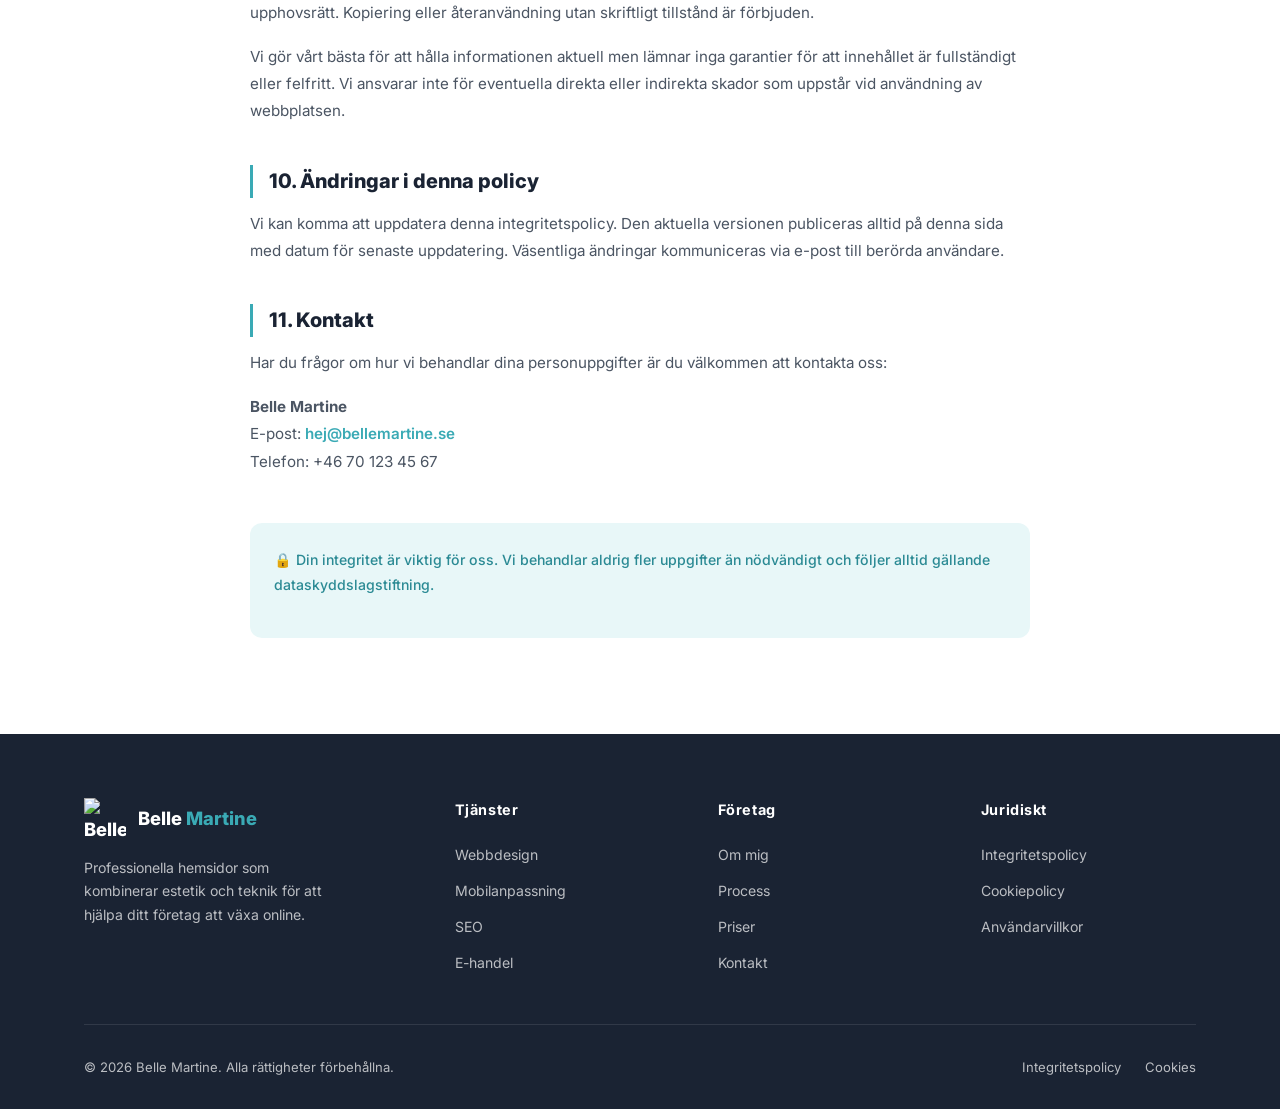
==== commit fef0acee: "Changes before error encountered Co-authored-by: bellemartineebusiness <237834603+bellemartineebusin" ====
--- a/privacy-policy.html
+++ b/privacy-policy.html
@@ -25,7 +25,6 @@
       <li><a href="index.html#services">Tjänster</a></li>
       <li><a href="index.html#process">Process</a></li>
       <li><a href="index.html#why">Om mig</a></li>
-      <li><a href="index.html#pricing">Priser</a></li>
       <li><a href="index.html#contact">Kontakt</a></li>
     </ul>
     <a href="index.html#contact" class="btn btn-primary nav-cta">Kom igång</a>
@@ -40,7 +39,6 @@
   <a href="index.html#services">Tjänster</a>
   <a href="index.html#process">Process</a>
   <a href="index.html#why">Om mig</a>
-  <a href="index.html#pricing">Priser</a>
   <a href="index.html#contact">Kontakt</a>
   <a href="index.html#contact" class="btn btn-primary">Kom igång</a>
 </nav>
--- a/styles.css
+++ b/styles.css
@@ -30,7 +30,7 @@
   color: var(--dark);
   background: var(--white);
   line-height: 1.65;
-  overflow-x: hidden;
+  overflow-x: clip;
 }
 
 img { max-width: 100%; height: auto; display: block; }
@@ -192,18 +192,22 @@
 .hamburger.open span:nth-child(2) { opacity: 0; }
 .hamburger.open span:nth-child(3) { transform: translateY(-7px) rotate(-45deg); }
 
+.mobile-menu { display: none; }
+
 /* ---------- Hero ---------- */
 .hero {
   min-height: 100dvh;
-  display: grid;
-  grid-template-columns: 1fr 1fr;
-  align-items: center;
-  gap: 3rem;
   padding-top: 7rem;
   padding-bottom: 4rem;
   background: linear-gradient(135deg, var(--teal-light) 0%, var(--white) 60%);
   position: relative;
   overflow: hidden;
+}
+.hero-container {
+  display: grid;
+  grid-template-columns: 1fr 1fr;
+  align-items: center;
+  gap: 3rem;
 }
 .hero::before {
   content: '';
@@ -922,7 +926,8 @@
 
 /* ---------- Responsive ---------- */
 @media (max-width: 1024px) {
-  .hero { grid-template-columns: 1fr; padding-top: 8rem; text-align: center; }
+  .hero-container { grid-template-columns: 1fr; text-align: center; }
+  .hero { padding-top: 8rem; }
   .hero-desc { margin-inline: auto; }
   .hero-btns { justify-content: center; }
   .hero-stats { justify-content: center; }
@@ -961,7 +966,6 @@
   .form-row { grid-template-columns: 1fr; }
   .footer-top { grid-template-columns: 1fr; }
   .footer-bottom { flex-direction: column; text-align: center; }
-  .price-card.popular { transform: none; }
 }
 
 @media (max-width: 480px) {
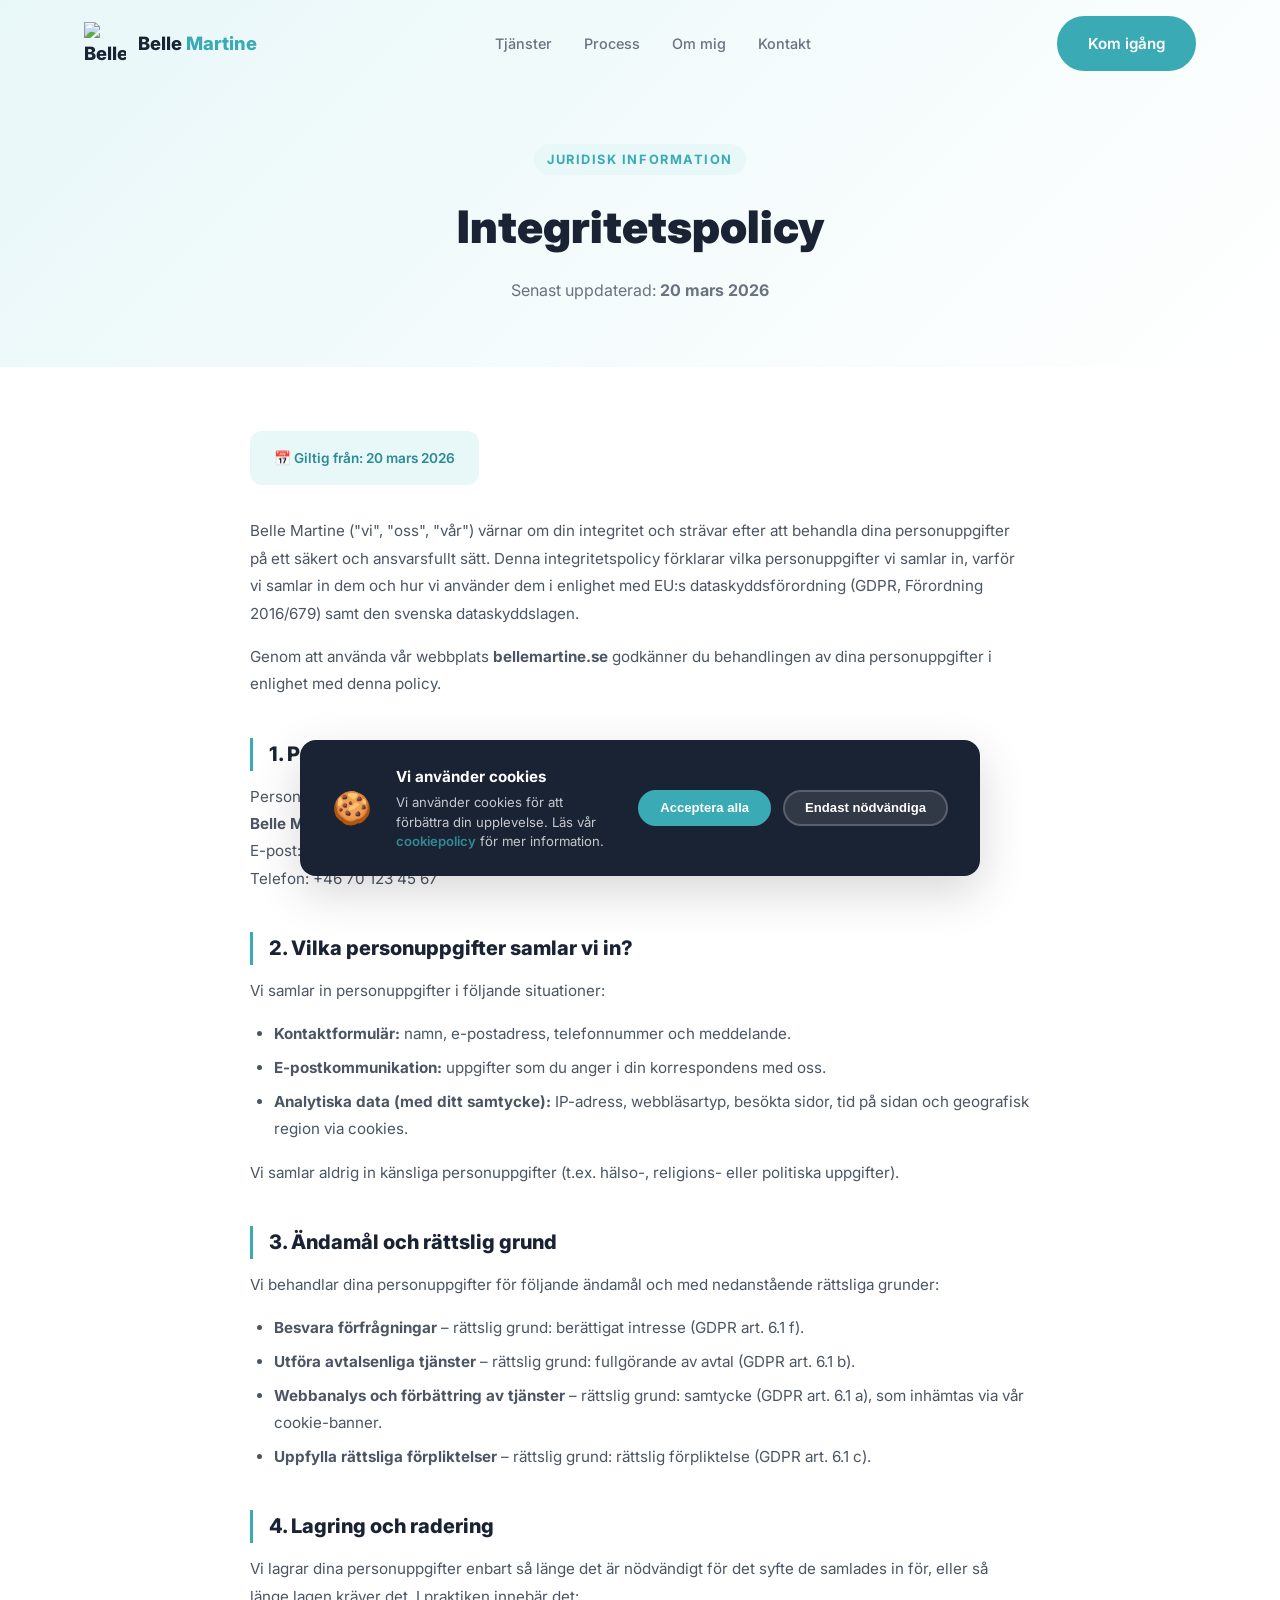
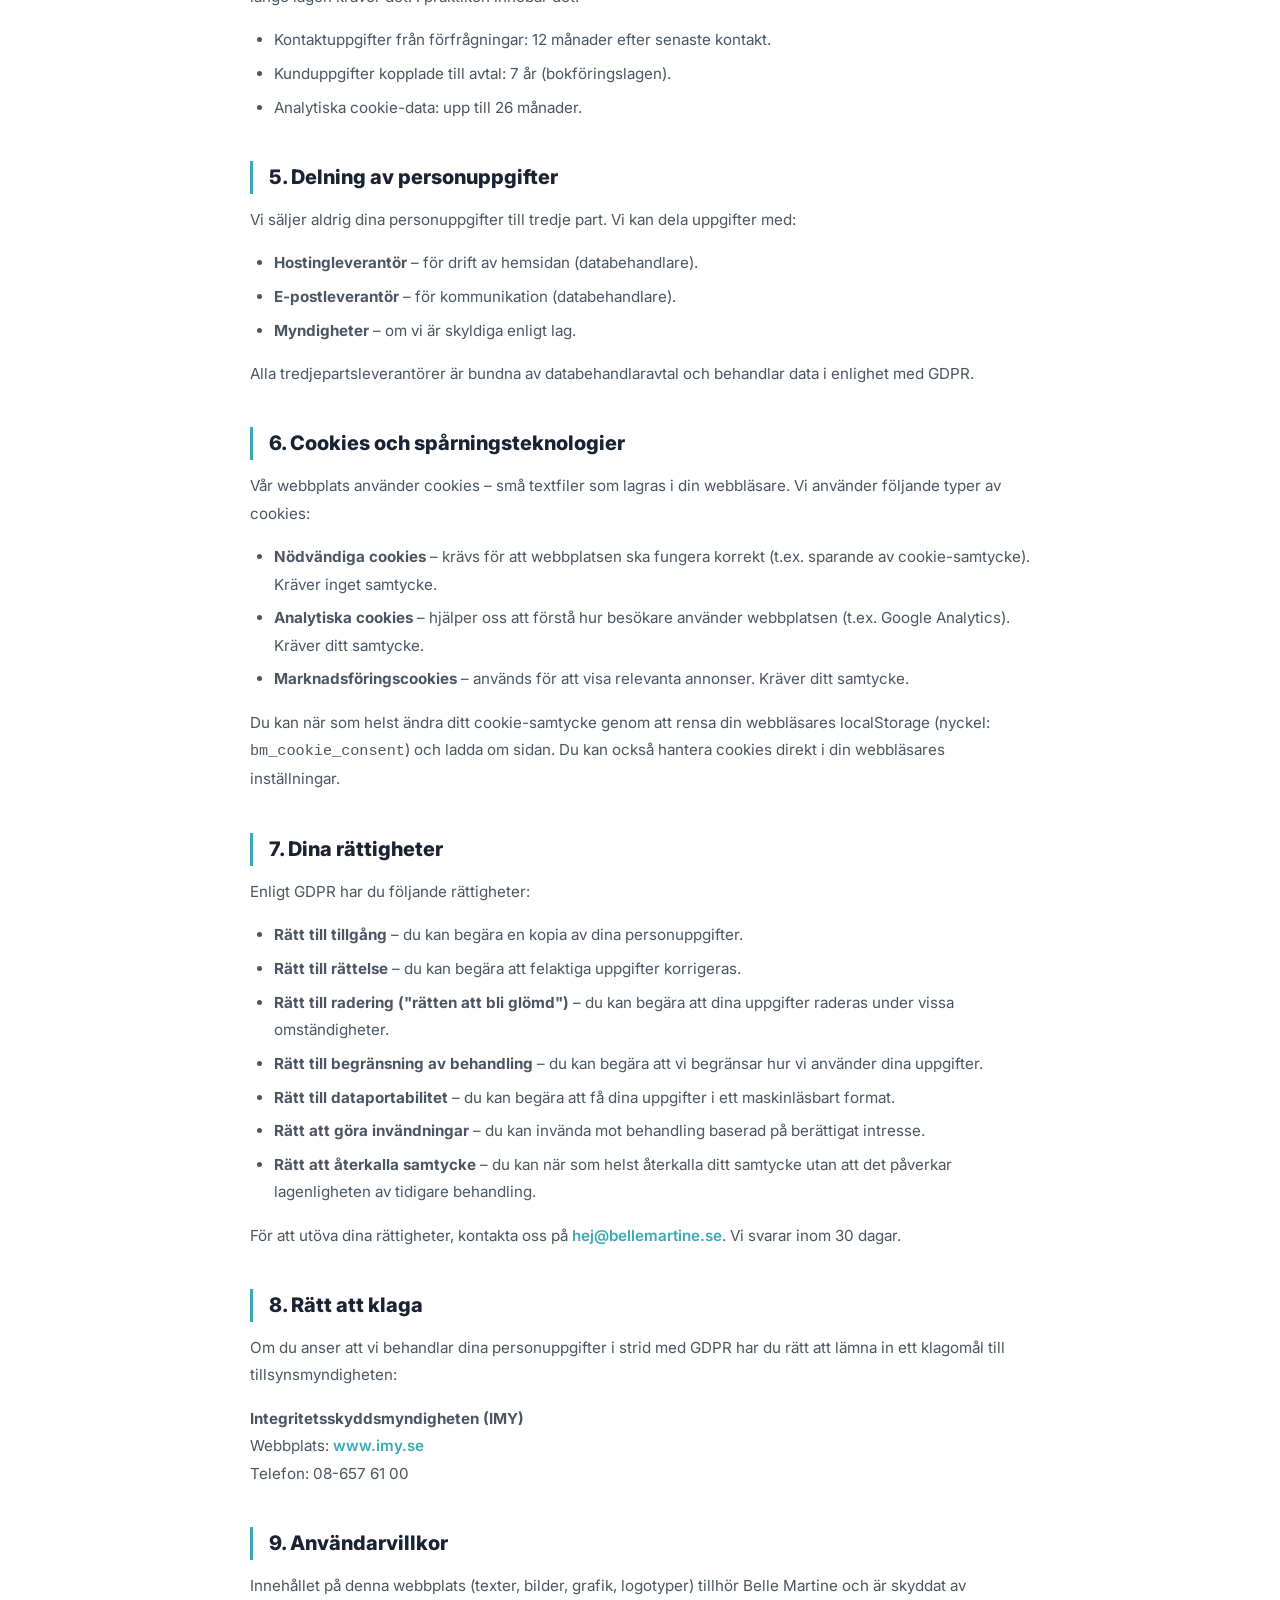
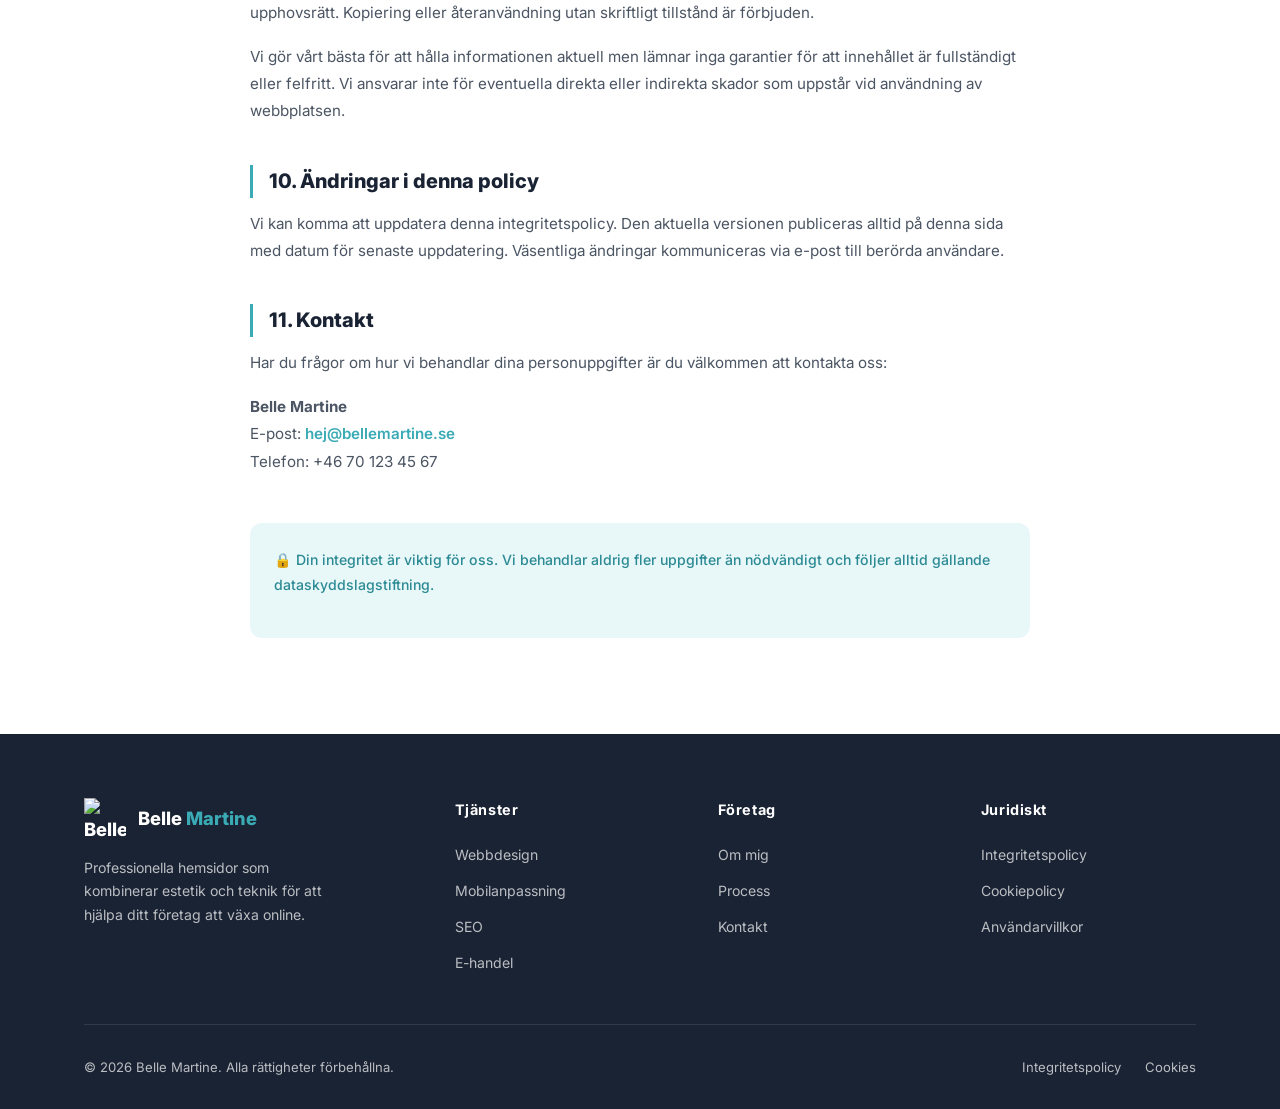
==== commit 49681e33: "Fix layout overflow, mobile menu overlap, cookie banner, and remove all pricing content Co-authored-" ====
--- a/privacy-policy.html
+++ b/privacy-policy.html
@@ -239,7 +239,6 @@
         <ul>
           <li><a href="index.html#why">Om mig</a></li>
           <li><a href="index.html#process">Process</a></li>
-          <li><a href="index.html#pricing">Priser</a></li>
           <li><a href="index.html#contact">Kontakt</a></li>
         </ul>
       </div>
--- a/styles.css
+++ b/styles.css
@@ -23,14 +23,14 @@
   --transition:  .3s cubic-bezier(.4,0,.2,1);
 }
 
-html { scroll-behavior: smooth; font-size: 16px; }
+html { scroll-behavior: smooth; font-size: 16px; overflow-x: hidden; }
 
 body {
   font-family: 'Inter', 'Segoe UI', system-ui, -apple-system, sans-serif;
   color: var(--dark);
   background: var(--white);
   line-height: 1.65;
-  overflow-x: clip;
+  overflow-x: hidden;
 }
 
 img { max-width: 100%; height: auto; display: block; }
@@ -181,6 +181,8 @@
   background: none;
   border: none;
 }
+
+.mobile-menu { display: none; }
 .hamburger span {
   display: block;
   width: 24px; height: 2px;
@@ -192,22 +194,23 @@
 .hamburger.open span:nth-child(2) { opacity: 0; }
 .hamburger.open span:nth-child(3) { transform: translateY(-7px) rotate(-45deg); }
 
-.mobile-menu { display: none; }
-
 /* ---------- Hero ---------- */
 .hero {
   min-height: 100dvh;
+  display: flex;
+  align-items: center;
   padding-top: 7rem;
   padding-bottom: 4rem;
   background: linear-gradient(135deg, var(--teal-light) 0%, var(--white) 60%);
   position: relative;
   overflow: hidden;
 }
-.hero-container {
+.hero > .container {
   display: grid;
   grid-template-columns: 1fr 1fr;
   align-items: center;
   gap: 3rem;
+  width: 100%;
 }
 .hero::before {
   content: '';
@@ -802,7 +805,8 @@
   bottom: 1.5rem;
   left: 50%;
   transform: translateX(-50%) translateY(120px);
-  width: min(100% - 3rem, 680px);
+  max-width: 680px;
+  width: calc(100% - 3rem);
   background: var(--dark);
   color: var(--white);
   border-radius: 16px;
@@ -926,8 +930,8 @@
 
 /* ---------- Responsive ---------- */
 @media (max-width: 1024px) {
-  .hero-container { grid-template-columns: 1fr; text-align: center; }
-  .hero { padding-top: 8rem; }
+  .hero { padding-top: 8rem; text-align: center; }
+  .hero > .container { grid-template-columns: 1fr; }
   .hero-desc { margin-inline: auto; }
   .hero-btns { justify-content: center; }
   .hero-stats { justify-content: center; }
@@ -966,6 +970,7 @@
   .form-row { grid-template-columns: 1fr; }
   .footer-top { grid-template-columns: 1fr; }
   .footer-bottom { flex-direction: column; text-align: center; }
+  .price-card.popular { transform: none; }
 }
 
 @media (max-width: 480px) {
